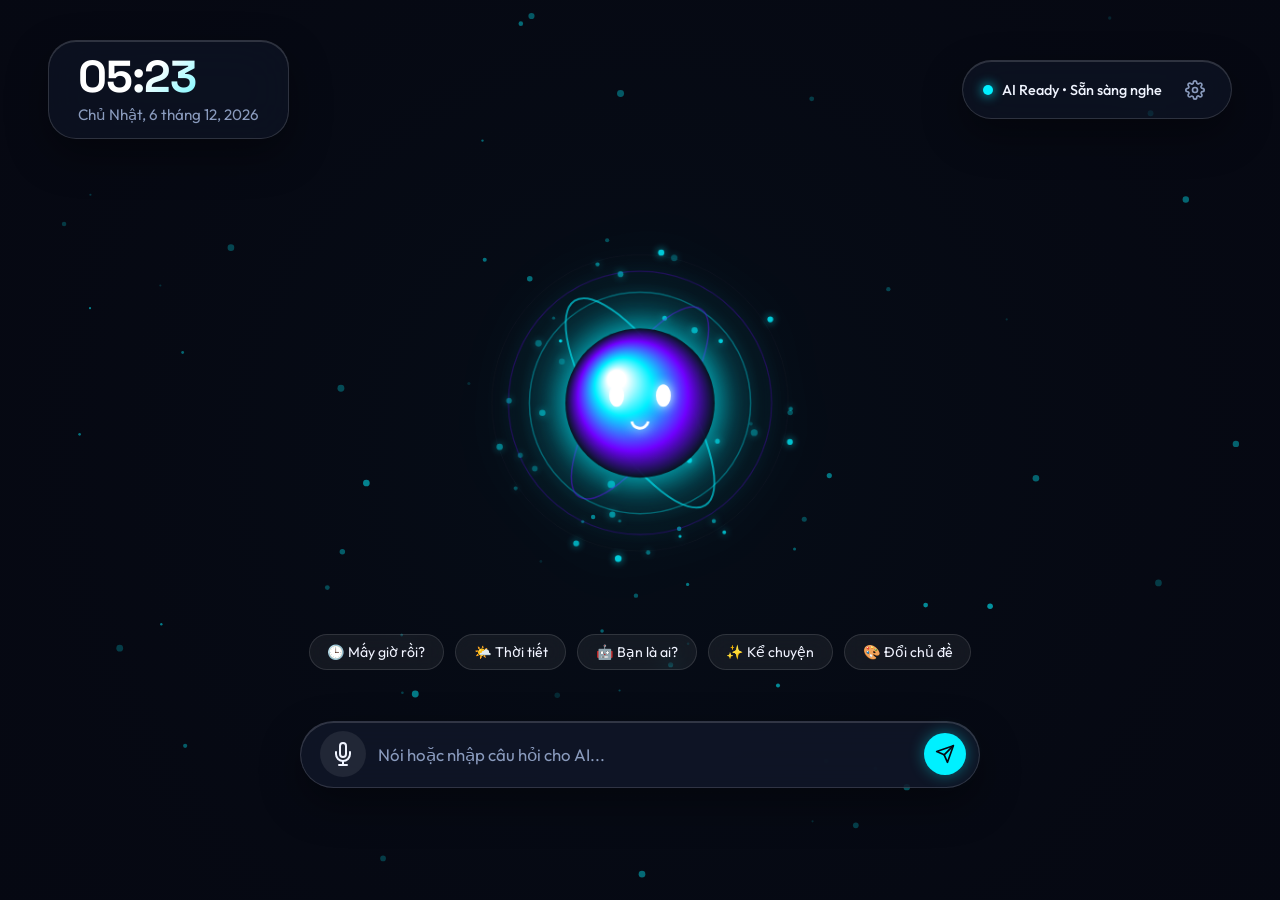
==== web/index.html @ abd6009e "ok" ====
<!DOCTYPE html>
<html lang="vi">
<head>
    <meta charset="UTF-8">
    <meta name="viewport" content="width=device-width, initial-scale=1.0">
    <title>Amazing Desktop Mac - Interactive AI Web Wallpaper</title>
    <!-- Google Fonts -->
    <link rel="preconnect" href="https://fonts.googleapis.com">
    <link rel="preconnect" href="https://fonts.gstatic.com" crossorigin>
    <link href="https://fonts.googleapis.com/css2?family=Outfit:wght@300;400;500;600;700&family=Space+Grotesk:wght@400;500;700&display=swap" rel="stylesheet">
    <link rel="stylesheet" href="css/style.css">
</head>
<body class="theme-cyan">
    <!-- Dynamic Ambient Background Canvas -->
    <canvas id="bgCanvas"></canvas>

    <!-- Main Wallpaper Container -->
    <main class="wallpaper-container">
        
        <!-- Top Status Bar & Clock Widget -->
        <header class="top-bar">
            <div class="clock-widget glass-card">
                <div class="time-display" id="timeDisplay">00:00<span class="seconds-display" id="secondsDisplay">:00</span></div>
                <div class="date-display" id="dateDisplay">Thứ Năm, 10 Tháng 9, 2026</div>
            </div>

            <div class="ai-status-widget glass-card">
                <div class="status-indicator" id="statusIndicator">
                    <span class="status-dot"></span>
                    <span class="status-text" id="statusText">AI Ready • Sẵn sàng nghe</span>
                </div>
                <button class="settings-toggle-btn" id="settingsToggleBtn" title="Cài đặt & Theme">
                    <svg width="20" height="20" viewBox="0 0 24 24" fill="none" stroke="currentColor" stroke-width="2" stroke-linecap="round" stroke-linejoin="round">
                        <circle cx="12" cy="12" r="3"></circle>
                        <path d="M19.4 15a1.65 1.65 0 0 0 .33 1.82l.06.06a2 2 0 0 1 0 2.83 2 2 0 0 1-2.83 0l-.06-.06a1.65 1.65 0 0 0-1.82-.33 1.65 1.65 0 0 0-1 1.51V21a2 2 0 0 1-2 2 2 2 0 0 1-2-2v-.09A1.65 1.65 0 0 0 9 19.4a1.65 1.65 0 0 0-1.82.33l-.06.06a2 2 0 0 1-2.83 0 2 2 0 0 1 0-2.83l.06-.06a1.65 1.65 0 0 0 .33-1.82 1.65 1.65 0 0 0-1.51-1H3a2 2 0 0 1-2-2 2 2 0 0 1 2-2h.09A1.65 1.65 0 0 0 4.6 9a1.65 1.65 0 0 0-.33-1.82l-.06-.06a2 2 0 0 1 0-2.83 2 2 0 0 1 2.83 0l.06.06a1.65 1.65 0 0 0 1.82.33H9a1.65 1.65 0 0 0 1-1.51V3a2 2 0 0 1 2-2 2 2 0 0 1 2 2v.09a1.65 1.65 0 0 0 1 1.51 1.65 1.65 0 0 0 1.82-.33l.06-.06a2 2 0 0 1 2.83 0 2 2 0 0 1 0 2.83l-.06.06a1.65 1.65 0 0 0-.33 1.82V9a1.65 1.65 0 0 0 1.51 1H21a2 2 0 0 1 2 2 2 2 0 0 1-2 2h-.09a1.65 1.65 0 0 0-1.51 1z"></path>
                    </svg>
                </button>
            </div>
        </header>

        <!-- Center AI Character Stage -->
        <section class="character-stage">
            <!-- Floating Speech Bubble Overlay -->
            <div class="speech-bubble glass-card" id="speechBubble">
                <div class="bubble-tag" id="bubbleTag">AI Companion</div>
                <div class="bubble-content" id="bubbleText">Xin chào! Tôi là AI Companion trên hình nền của bạn. Hãy nhấn nút micro hoặc nói chuyện để giao tiếp!</div>
            </div>

            <!-- Canvas AI Character & Audio Visualizer Ring -->
            <div class="avatar-canvas-wrapper" id="avatarWrapper">
                <canvas id="characterCanvas" width="450" height="450"></canvas>
            </div>

            <!-- Quick Action Chips -->
            <div class="quick-chips">
                <button class="chip-btn" data-query="Mấy giờ rồi?">🕒 Mấy giờ rồi?</button>
                <button class="chip-btn" data-query="Thời tiết hôm nay thế nào?">🌤️ Thời tiết</button>
                <button class="chip-btn" data-query="Giới thiệu bản thân đi">🤖 Bạn là ai?</button>
                <button class="chip-btn" data-query="Kể cho tôi một câu chuyện ngắn">✨ Kể chuyện</button>
                <button class="chip-btn" data-query="Đổi màu hình nền">🎨 Đổi chủ đề</button>
            </div>
        </section>

        <!-- Bottom Controls & Chat Input Bar -->
        <footer class="bottom-bar">
            <div class="chat-input-wrapper glass-card">
                <button class="mic-btn" id="micBtn" title="Bật/Tắt Micro lắng nghe">
                    <svg width="24" height="24" viewBox="0 0 24 24" fill="none" stroke="currentColor" stroke-width="2" stroke-linecap="round" stroke-linejoin="round">
                        <path d="M12 1a3 3 0 0 0-3 3v8a3 3 0 0 0 6 0V4a3 3 0 0 0-3-3z"></path>
                        <path d="M19 10v2a7 7 0 0 1-14 0v-2"></path>
                        <line x1="12" y1="19" x2="12" y2="23"></line>
                        <line x1="8" y1="23" x2="16" y2="23"></line>
                    </svg>
                </button>
                <input type="text" id="chatInput" placeholder="Nói hoặc nhập câu hỏi cho AI..." autocomplete="off">
                <button class="send-btn" id="sendBtn" title="Gửi tin nhắn">
                    <svg width="20" height="20" viewBox="0 0 24 24" fill="none" stroke="currentColor" stroke-width="2" stroke-linecap="round" stroke-linejoin="round">
                        <line x1="22" y1="2" x2="11" y2="13"></line>
                        <polygon points="22 2 15 22 11 13 2 9 22 2"></polygon>
                    </svg>
                </button>
            </div>
        </footer>

        <!-- Settings & Customization Drawer Panel -->
        <div class="settings-drawer glass-card" id="settingsDrawer">
            <div class="drawer-header">
                <h3>Cấu hình AI Wallpaper</h3>
                <button class="close-drawer-btn" id="closeDrawerBtn">&times;</button>
            </div>
            <div class="drawer-body">
                <div class="setting-group">
                    <label for="apiKeyInput">Gemini API Key (Tùy chọn)</label>
                    <input type="password" id="apiKeyInput" placeholder="AIzaSy... (Nếu không nhập sẽ dùng Offline AI)">
                    <small>Nhập API Key từ Google AI Studio để AI trả lời thông minh theo ngữ cảnh.</small>
                </div>

                <div class="setting-group">
                    <label>Chủ đề giao diện (Theme)</label>
                    <div class="theme-options">
                        <button class="theme-btn active" data-theme="theme-cyan">Cyber Cyan</button>
                        <button class="theme-btn" data-theme="theme-purple">Deep Purple</button>
                        <button class="theme-btn" data-theme="theme-emerald">Emerald Aurora</button>
                        <button class="theme-btn" data-theme="theme-sunset">Neon Sunset</button>
                    </div>
                </div>

                <div class="setting-group">
                    <label for="voiceSelect">Giọng nói AI (TTS Voice)</label>
                    <select id="voiceSelect"></select>
                </div>

                <div class="setting-group">
                    <label for="particleDensity">Mật độ hạt hiệu ứng</label>
                    <input type="range" id="particleDensity" min="20" max="120" value="60">
                </div>

                <div class="setting-group">
                    <button class="save-settings-btn" id="saveSettingsBtn">Lưu Cài Đặt</button>
                </div>
            </div>
        </div>

    </main>

    <!-- Scripts -->
    <script src="js/ai.js"></script>
    <script src="js/voice.js"></script>
    <script src="js/character.js"></script>
    <script src="js/app.js"></script>
</body>
</html>
---- web/css/style.css ----
/* ==========================================================================
   Amazing Desktop Mac - CSS Design System & Theme Styling
   ========================================================================== */

:root {
    /* Base Color Tokens */
    --font-primary: 'Outfit', sans-serif;
    --font-mono: 'Space Grotesk', monospace;
    
    --bg-dark: #070913;
    --card-bg: rgba(18, 24, 43, 0.55);
    --card-border: rgba(255, 255, 255, 0.14);
    --card-border-glow: rgba(0, 240, 255, 0.4);
    
    /* Default Theme: Cyber Cyan */
    --primary-color: #00f0ff;
    --primary-glow: rgba(0, 240, 255, 0.4);
    --secondary-color: #7000ff;
    --accent-color: #ff007b;
    --text-main: #f0f4ff;
    --text-muted: #8a9bbd;
    --glass-blur: blur(24px);

    --radius-sm: 10px;
    --radius-md: 18px;
    --radius-lg: 28px;
    --radius-full: 9999px;
}

/* Theme Options */
body.theme-purple {
    --primary-color: #a855f7;
    --primary-glow: rgba(168, 85, 247, 0.4);
    --secondary-color: #ec4899;
    --accent-color: #3b82f6;
}

body.theme-emerald {
    --primary-color: #10b981;
    --primary-glow: rgba(16, 185, 129, 0.4);
    --secondary-color: #06b6d4;
    --accent-color: #f59e0b;
}

body.theme-sunset {
    --primary-color: #ff5e62;
    --primary-glow: rgba(255, 94, 98, 0.4);
    --secondary-color: #ff9966;
    --accent-color: #8a2be2;
}

/* Reset & Global Rules */
* {
    margin: 0;
    padding: 0;
    box-sizing: border-box;
    user-select: none;
    -webkit-user-select: none;
}

input, textarea, select {
    user-select: text !important;
    -webkit-user-select: text !important;
}

html, body {
    width: 100vw;
    height: 100vh;
    overflow: hidden;
    background-color: var(--bg-dark);
    font-family: var(--font-primary);
    color: var(--text-main);
}

/* Canvas Background */
#bgCanvas {
    position: fixed;
    top: 0;
    left: 0;
    width: 100vw;
    height: 100vh;
    z-index: 0;
    pointer-events: none;
}

/* Wallpaper Main Container */
.wallpaper-container {
    position: relative;
    z-index: 1;
    width: 100vw;
    height: 100vh;
    display: flex;
    flex-direction: column;
    justify-content: space-between;
    padding: 2.5rem 3rem;
}

/* Glassmorphism Card Utility */
.glass-card {
    background: var(--card-bg);
    backdrop-filter: var(--glass-blur);
    -webkit-backdrop-filter: var(--glass-blur);
    border: 1px solid var(--card-border);
    box-shadow: 0 16px 40px rgba(0, 0, 0, 0.37),
                inset 0 1px 0 rgba(255, 255, 255, 0.15);
    border-radius: var(--radius-md);
    transition: all 0.3s cubic-bezier(0.16, 1, 0.3, 1);
}

/* Top Bar Styling */
.top-bar {
    display: flex;
    justify-content: space-between;
    align-items: center;
    width: 100%;
}

.clock-widget {
    padding: 0.9rem 1.8rem;
    border-radius: var(--radius-lg);
}

.time-display {
    font-family: var(--font-mono);
    font-size: 2.8rem;
    font-weight: 700;
    line-height: 1;
    letter-spacing: -1px;
    background: linear-gradient(135deg, #ffffff 40%, var(--primary-color) 100%);
    -webkit-background-clip: text;
    -webkit-text-fill-color: transparent;
}

.seconds-display {
    font-size: 1.5rem;
    opacity: 0.8;
}

.date-display {
    font-size: 0.95rem;
    color: var(--text-muted);
    margin-top: 0.3rem;
    font-weight: 400;
}

/* AI Status Widget */
.ai-status-widget {
    display: flex;
    align-items: center;
    gap: 1rem;
    padding: 0.75rem 1.25rem;
    border-radius: var(--radius-full);
}

.status-indicator {
    display: flex;
    align-items: center;
    gap: 0.6rem;
}

.status-dot {
    width: 10px;
    height: 10px;
    border-radius: 50%;
    background-color: var(--primary-color);
    box-shadow: 0 0 12px var(--primary-color);
    animation: statusPulse 2s infinite ease-in-out;
}

@keyframes statusPulse {
    0%, 100% { transform: scale(1); opacity: 1; }
    50% { transform: scale(1.3); opacity: 0.6; }
}

.status-text {
    font-size: 0.9rem;
    font-weight: 500;
    color: var(--text-main);
}

.settings-toggle-btn {
    background: transparent;
    border: none;
    color: var(--text-muted);
    cursor: pointer;
    display: flex;
    align-items: center;
    justify-content: center;
    padding: 0.4rem;
    border-radius: 50%;
    transition: all 0.2s ease;
}

.settings-toggle-btn:hover {
    color: var(--primary-color);
    background: rgba(255, 255, 255, 0.08);
    transform: rotate(45deg);
}

/* Center Character Stage */
.character-stage {
    display: flex;
    flex-direction: column;
    align-items: center;
    justify-content: center;
    position: relative;
    margin: auto 0;
}

/* Speech Bubble */
.speech-bubble {
    position: absolute;
    top: -100px;
    max-width: 480px;
    padding: 1rem 1.5rem;
    border-radius: var(--radius-md);
    text-align: center;
    opacity: 0;
    transform: translateY(15px) scale(0.95);
    transition: all 0.4s cubic-bezier(0.34, 1.56, 0.64, 1);
    pointer-events: none;
    z-index: 10;
}

.speech-bubble.active {
    opacity: 1;
    transform: translateY(0) scale(1);
    pointer-events: auto;
}

.bubble-tag {
    font-size: 0.75rem;
    text-transform: uppercase;
    letter-spacing: 1px;
    color: var(--primary-color);
    margin-bottom: 0.3rem;
    font-weight: 600;
}

.bubble-content {
    font-size: 1.05rem;
    line-height: 1.45;
    color: var(--text-main);
}

/* Avatar Canvas Wrapper */
.avatar-canvas-wrapper {
    position: relative;
    width: 420px;
    height: 420px;
    display: flex;
    align-items: center;
    justify-content: center;
}

#characterCanvas {
    width: 100%;
    height: 100%;
    cursor: pointer;
    filter: drop-shadow(0 0 35px var(--primary-glow));
    transition: transform 0.3s ease;
}

#characterCanvas:hover {
    transform: scale(1.03);
}

/* Quick Chips */
.quick-chips {
    display: flex;
    flex-wrap: wrap;
    justify-content: center;
    gap: 0.7rem;
    margin-top: 1.5rem;
}

.chip-btn {
    background: rgba(255, 255, 255, 0.06);
    border: 1px solid rgba(255, 255, 255, 0.12);
    color: var(--text-main);
    padding: 0.5rem 1.1rem;
    border-radius: var(--radius-full);
    font-size: 0.88rem;
    font-family: var(--font-primary);
    cursor: pointer;
    backdrop-filter: blur(10px);
    transition: all 0.25s ease;
}

.chip-btn:hover {
    background: rgba(255, 255, 255, 0.15);
    border-color: var(--primary-color);
    box-shadow: 0 0 16px var(--primary-glow);
    transform: translateY(-2px);
}

/* Bottom Bar Chat Input */
.bottom-bar {
    width: 100%;
    display: flex;
    justify-content: center;
    margin-bottom: 4.5rem; /* Elevates chat bar safely above macOS Dock */
    position: relative;
    z-index: 20;
}

.chat-input-wrapper {
    width: 100%;
    max-width: 680px;
    display: flex;
    align-items: center;
    padding: 0.6rem 0.8rem 0.6rem 1.2rem;
    border-radius: var(--radius-full);
    gap: 0.75rem;
    background: rgba(18, 24, 43, 0.75);
    border: 1px solid var(--card-border);
    transition: all 0.3s ease;
}

.chat-input-wrapper:focus-within {
    border-color: var(--primary-color);
    box-shadow: 0 0 25px var(--primary-glow);
    background: rgba(18, 24, 43, 0.9);
}

.mic-btn {
    width: 46px;
    height: 46px;
    border-radius: 50%;
    border: none;
    background: rgba(255, 255, 255, 0.08);
    color: var(--text-main);
    display: flex;
    align-items: center;
    justify-content: center;
    cursor: pointer;
    transition: all 0.3s ease;
    flex-shrink: 0;
}

.mic-btn:hover {
    background: rgba(255, 255, 255, 0.18);
    color: var(--primary-color);
}

.mic-btn.listening {
    background: #ff0055;
    color: #ffffff;
    box-shadow: 0 0 25px #ff0055;
    animation: micPulse 1.2s infinite ease-in-out;
}

@keyframes micPulse {
    0%, 100% { transform: scale(1); }
    50% { transform: scale(1.1); }
}

.chat-input-wrapper input {
    flex: 1;
    background: transparent;
    border: none;
    outline: none;
    color: var(--text-main);
    font-size: 1.05rem;
    font-family: var(--font-primary);
    padding: 0.3rem 0;
    cursor: text;
}

.chat-input-wrapper input::placeholder {
    color: var(--text-muted);
}

.send-btn {
    width: 42px;
    height: 42px;
    border-radius: 50%;
    border: none;
    background: var(--primary-color);
    color: #070913;
    display: flex;
    align-items: center;
    justify-content: center;
    cursor: pointer;
    transition: all 0.25s ease;
    box-shadow: 0 0 15px var(--primary-glow);
    flex-shrink: 0;
}

.send-btn:hover {
    transform: scale(1.08);
    box-shadow: 0 0 25px var(--primary-color);
}

/* Settings Drawer Panel */
.settings-drawer {
    position: fixed;
    top: 50%;
    left: 50%;
    transform: translate(-50%, -50%) scale(0.9);
    width: 90%;
    max-width: 480px;
    z-index: 100;
    opacity: 0;
    pointer-events: none;
    transition: all 0.35s cubic-bezier(0.16, 1, 0.3, 1);
    padding: 1.8rem;
    border-radius: var(--radius-lg);
}

.settings-drawer.open {
    opacity: 1;
    pointer-events: auto;
    transform: translate(-50%, -50%) scale(1);
}

.drawer-header {
    display: flex;
    justify-content: space-between;
    align-items: center;
    margin-bottom: 1.5rem;
    border-bottom: 1px solid rgba(255, 255, 255, 0.1);
    padding-bottom: 0.8rem;
}

.drawer-header h3 {
    font-size: 1.25rem;
    font-weight: 600;
    color: var(--primary-color);
}

.close-drawer-btn {
    background: transparent;
    border: none;
    color: var(--text-muted);
    font-size: 1.8rem;
    cursor: pointer;
    line-height: 1;
}

.setting-group {
    margin-bottom: 1.4rem;
    display: flex;
    flex-direction: column;
    gap: 0.5rem;
}

.setting-group label {
    font-size: 0.9rem;
    font-weight: 500;
    color: var(--text-main);
}

.setting-group input[type="text"],
.setting-group input[type="password"],
.setting-group select {
    width: 100%;
    padding: 0.75rem 1rem;
    background: rgba(0, 0, 0, 0.4);
    border: 1px solid rgba(255, 255, 255, 0.15);
    border-radius: var(--radius-sm);
    color: var(--text-main);
    font-family: var(--font-primary);
    font-size: 0.92rem;
    outline: none;
}

.setting-group input:focus,
.setting-group select:focus {
    border-color: var(--primary-color);
    box-shadow: 0 0 12px var(--primary-glow);
}

.setting-group small {
    font-size: 0.78rem;
    color: var(--text-muted);
}

.theme-options {
    display: grid;
    grid-template-columns: repeat(2, 1fr);
    gap: 0.6rem;
}

.theme-btn {
    padding: 0.6rem;
    background: rgba(255, 255, 255, 0.05);
    border: 1px solid rgba(255, 255, 255, 0.12);
    border-radius: var(--radius-sm);
    color: var(--text-main);
    cursor: pointer;
    font-family: var(--font-primary);
    font-size: 0.85rem;
    transition: all 0.2s ease;
}

.theme-btn.active, .theme-btn:hover {
    border-color: var(--primary-color);
    background: rgba(255, 255, 255, 0.15);
    color: var(--primary-color);
}

.save-settings-btn {
    width: 100%;
    padding: 0.85rem;
    background: var(--primary-color);
    color: #070913;
    border: none;
    border-radius: var(--radius-sm);
    font-weight: 600;
    font-size: 0.95rem;
    cursor: pointer;
    transition: all 0.2s ease;
    box-shadow: 0 0 20px var(--primary-glow);
}

.save-settings-btn:hover {
    transform: translateY(-2px);
    box-shadow: 0 0 30px var(--primary-color);
}
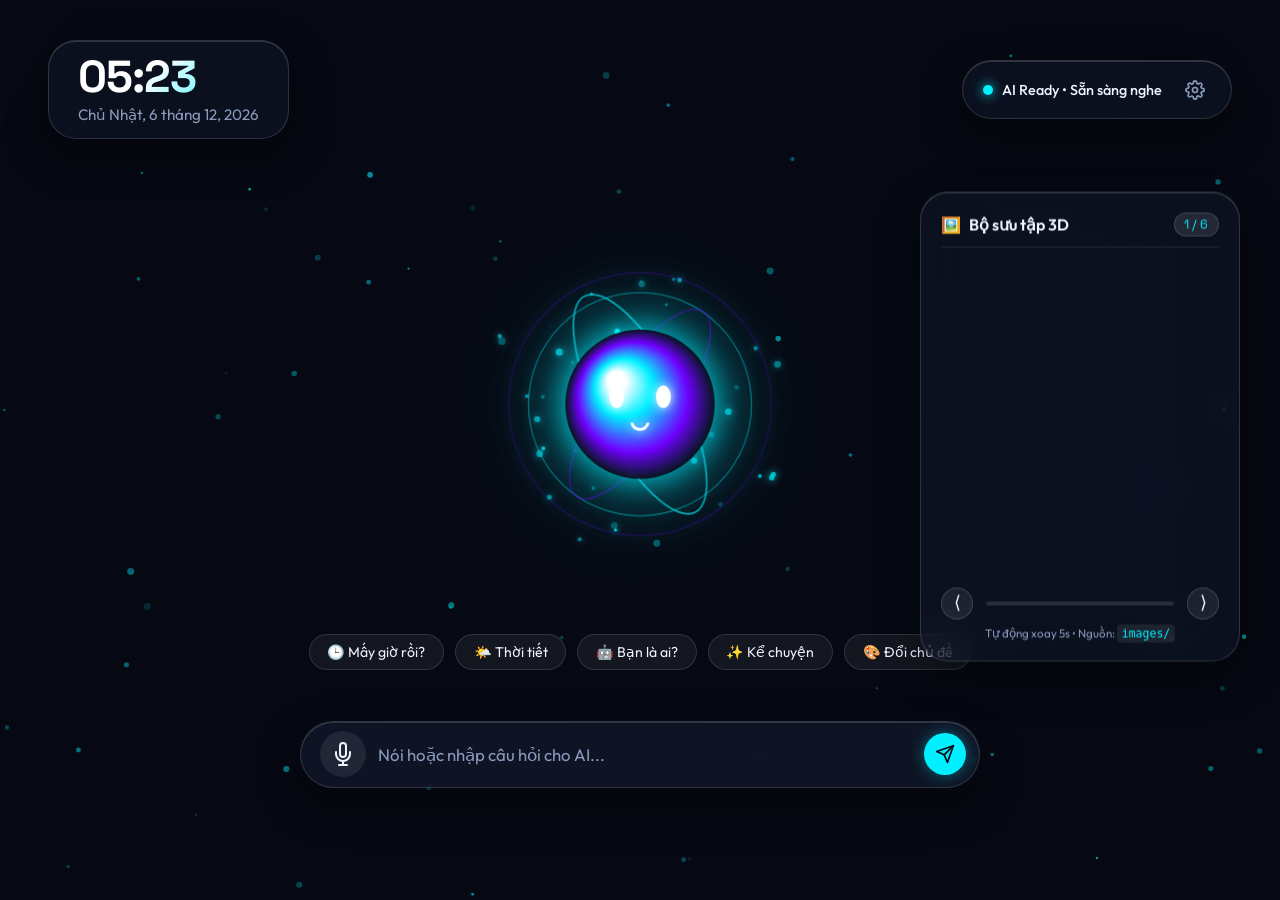
==== commit 8b25854e: "ok" ====
--- a/web/index.html
+++ b/web/index.html
@@ -60,6 +60,34 @@
                 <button class="chip-btn" data-query="Đổi màu hình nền">🎨 Đổi chủ đề</button>
             </div>
         </section>
+
+        <!-- Right Side 3D Spatial Gallery Slider Widget -->
+        <aside class="spatial-slider-widget glass-card">
+            <div class="slider-widget-header">
+                <div class="slider-header-title">
+                    <span class="slider-icon">🖼️</span>
+                    <h3>Bộ sưu tập 3D</h3>
+                </div>
+                <span class="active-slide-badge" id="slideBadge">1 / 6</span>
+            </div>
+            
+            <div class="slider-3d-stage" id="slider3DStage">
+                <div class="slider-3d-carousel" id="slider3DCarousel">
+                    <!-- 3D Cards rendered dynamically by js/slider.js -->
+                </div>
+            </div>
+
+            <div class="slider-widget-footer">
+                <div class="slider-controls">
+                    <button class="slider-nav-btn" id="prevSlideBtn" title="Hình trước">&lang;</button>
+                    <div class="slider-progress-track">
+                        <div class="slider-progress-bar" id="sliderProgress"></div>
+                    </div>
+                    <button class="slider-nav-btn" id="nextSlideBtn" title="Hình sau">&rang;</button>
+                </div>
+                <small class="slider-hint">Tự động xoay 5s • Nguồn: <code>images/</code></small>
+            </div>
+        </aside>
 
         <!-- Bottom Controls & Chat Input Bar -->
         <footer class="bottom-bar">
@@ -127,6 +155,7 @@
     <script src="js/ai.js"></script>
     <script src="js/voice.js"></script>
     <script src="js/character.js"></script>
+    <script src="js/slider.js"></script>
     <script src="js/app.js"></script>
 </body>
 </html>
--- a/web/css/style.css
+++ b/web/css/style.css
@@ -438,11 +438,197 @@
     line-height: 1;
 }
 
-.setting-group {
-    margin-bottom: 1.4rem;
+/* ==========================================================================
+   Right-Side 3D Spatial Gallery Widget
+   ========================================================================== */
+
+.spatial-slider-widget {
+    position: fixed;
+    right: 2.5rem;
+    top: 50%;
+    transform: translateY(-55%);
+    width: 320px;
+    height: 470px;
+    padding: 1.25rem;
     display: flex;
     flex-direction: column;
+    justify-content: space-between;
+    z-index: 15;
+    border-radius: var(--radius-lg);
+}
+
+.slider-widget-header {
+    display: flex;
+    justify-content: space-between;
+    align-items: center;
+    border-bottom: 1px solid rgba(255, 255, 255, 0.1);
+    padding-bottom: 0.6rem;
+}
+
+.slider-header-title {
+    display: flex;
+    align-items: center;
     gap: 0.5rem;
+}
+
+.slider-header-title h3 {
+    font-size: 1rem;
+    font-weight: 600;
+    color: var(--text-main);
+}
+
+.active-slide-badge {
+    font-family: var(--font-mono);
+    font-size: 0.78rem;
+    padding: 0.2rem 0.6rem;
+    border-radius: var(--radius-full);
+    background: rgba(255, 255, 255, 0.1);
+    color: var(--primary-color);
+    border: 1px solid var(--card-border);
+}
+
+/* 3D Perspective Stage */
+.slider-3d-stage {
+    width: 100%;
+    height: 310px;
+    perspective: 800px;
+    position: relative;
+    display: flex;
+    align-items: center;
+    justify-content: center;
+}
+
+.slider-3d-carousel {
+    width: 100%;
+    height: 100%;
+    position: absolute;
+    transform-style: preserve-3d;
+    transition: transform 0.8s cubic-bezier(0.25, 1, 0.5, 1);
+}
+
+.slider-card {
+    position: absolute;
+    width: 190px;
+    height: 260px;
+    left: 50%;
+    top: 50%;
+    margin-left: -95px;
+    margin-top: -130px;
+    border-radius: var(--radius-md);
+    overflow: hidden;
+    border: 1px solid var(--card-border);
+    box-shadow: 0 15px 35px rgba(0, 0, 0, 0.65);
+    transition: all 0.8s cubic-bezier(0.25, 1, 0.5, 1);
+    cursor: pointer;
+    background: #0d1127;
+}
+
+.slider-card img {
+    width: 100%;
+    height: 100%;
+    object-fit: cover;
+    display: block;
+    transition: transform 0.5s ease;
+}
+
+.slider-card.active {
+    border-color: var(--primary-color);
+    box-shadow: 0 0 25px var(--primary-glow), 0 20px 45px rgba(0, 0, 0, 0.8);
+}
+
+.slider-card.active img {
+    transform: scale(1.04);
+}
+
+.card-overlay {
+    position: absolute;
+    bottom: 0;
+    left: 0;
+    width: 100%;
+    padding: 0.8rem;
+    background: linear-gradient(0deg, rgba(7, 9, 19, 0.95) 0%, rgba(7, 9, 19, 0) 100%);
+    display: flex;
+    flex-direction: column;
+    gap: 0.2rem;
+}
+
+.card-index-tag {
+    font-family: var(--font-mono);
+    font-size: 0.7rem;
+    color: var(--primary-color);
+    font-weight: 600;
+}
+
+.card-title {
+    font-size: 0.85rem;
+    font-weight: 600;
+    color: var(--text-main);
+    white-space: nowrap;
+    overflow: hidden;
+    text-overflow: ellipsis;
+}
+
+/* Slider Controls & 5-Second Progress Track */
+.slider-widget-footer {
+    display: flex;
+    flex-direction: column;
+    gap: 0.4rem;
+    align-items: center;
+}
+
+.slider-controls {
+    display: flex;
+    align-items: center;
+    width: 100%;
+    gap: 0.8rem;
+}
+
+.slider-nav-btn {
+    background: rgba(255, 255, 255, 0.08);
+    border: 1px solid rgba(255, 255, 255, 0.15);
+    color: var(--text-main);
+    width: 32px;
+    height: 32px;
+    border-radius: 50%;
+    display: flex;
+    align-items: center;
+    justify-content: center;
+    cursor: pointer;
+    font-size: 1.1rem;
+    transition: all 0.2s ease;
+}
+
+.slider-nav-btn:hover {
+    background: var(--primary-color);
+    color: #070913;
+    box-shadow: 0 0 12px var(--primary-glow);
+}
+
+.slider-progress-track {
+    flex: 1;
+    height: 4px;
+    background: rgba(255, 255, 255, 0.12);
+    border-radius: var(--radius-full);
+    overflow: hidden;
+}
+
+.slider-progress-bar {
+    width: 0%;
+    height: 100%;
+    background: var(--primary-color);
+    box-shadow: 0 0 10px var(--primary-color);
+}
+
+.slider-hint {
+    font-size: 0.72rem;
+    color: var(--text-muted);
+}
+
+.slider-hint code {
+    color: var(--primary-color);
+    background: rgba(255, 255, 255, 0.08);
+    padding: 0.1rem 0.3rem;
+    border-radius: 4px;
 }
 
 .setting-group label {
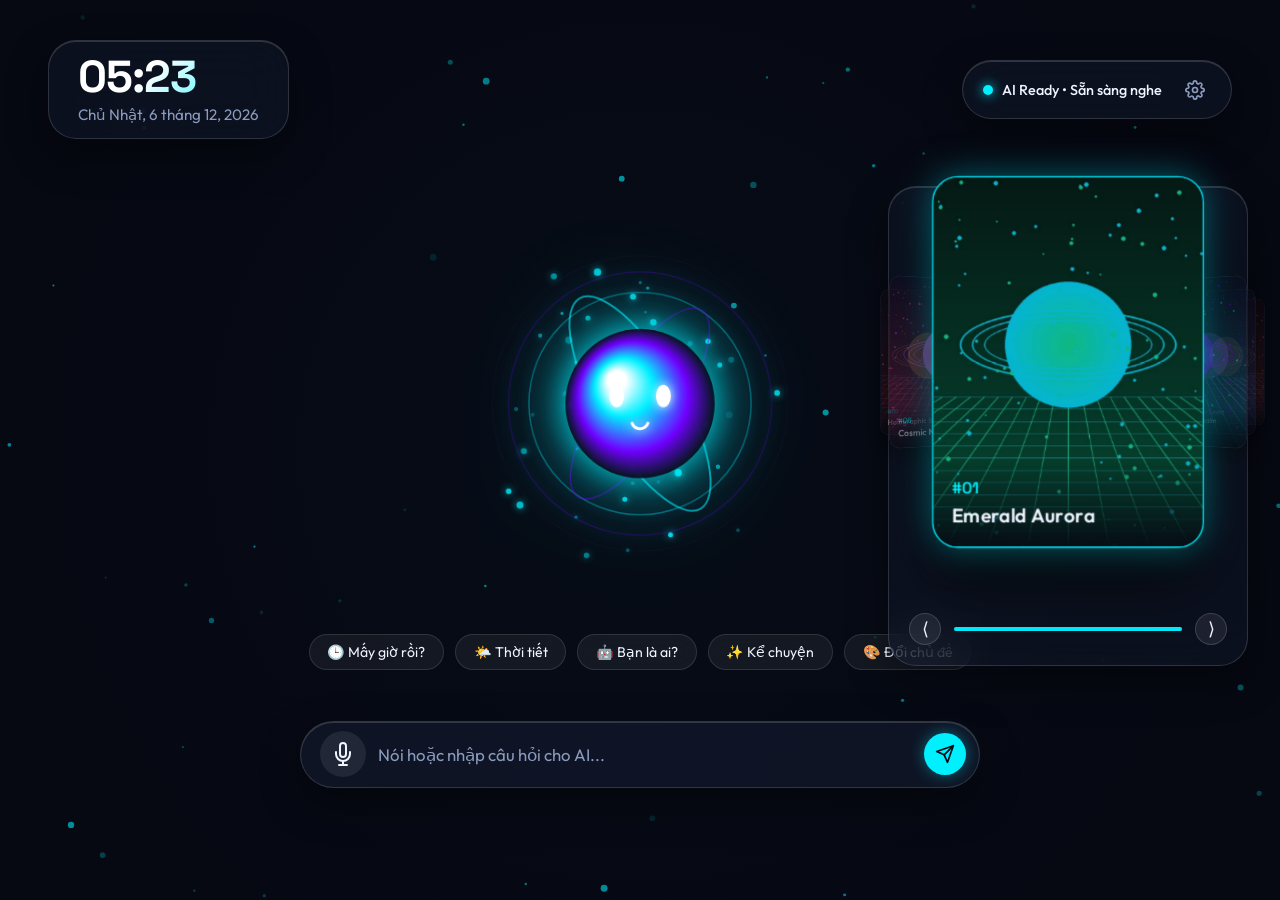
==== commit b42bf3c8: "ok" ====
--- a/web/index.html
+++ b/web/index.html
@@ -1,5 +1,6 @@
 <!DOCTYPE html>
 <html lang="vi">
+
 <head>
     <meta charset="UTF-8">
     <meta name="viewport" content="width=device-width, initial-scale=1.0">
@@ -7,20 +8,24 @@
     <!-- Google Fonts -->
     <link rel="preconnect" href="https://fonts.googleapis.com">
     <link rel="preconnect" href="https://fonts.gstatic.com" crossorigin>
-    <link href="https://fonts.googleapis.com/css2?family=Outfit:wght@300;400;500;600;700&family=Space+Grotesk:wght@400;500;700&display=swap" rel="stylesheet">
+    <link
+        href="https://fonts.googleapis.com/css2?family=Outfit:wght@300;400;500;600;700&family=Space+Grotesk:wght@400;500;700&display=swap"
+        rel="stylesheet">
     <link rel="stylesheet" href="css/style.css">
 </head>
+
 <body class="theme-cyan">
     <!-- Dynamic Ambient Background Canvas -->
     <canvas id="bgCanvas"></canvas>
 
     <!-- Main Wallpaper Container -->
     <main class="wallpaper-container">
-        
+
         <!-- Top Status Bar & Clock Widget -->
         <header class="top-bar">
             <div class="clock-widget glass-card">
-                <div class="time-display" id="timeDisplay">00:00<span class="seconds-display" id="secondsDisplay">:00</span></div>
+                <div class="time-display" id="timeDisplay">00:00<span class="seconds-display"
+                        id="secondsDisplay">:00</span></div>
                 <div class="date-display" id="dateDisplay">Thứ Năm, 10 Tháng 9, 2026</div>
             </div>
 
@@ -30,9 +35,12 @@
                     <span class="status-text" id="statusText">AI Ready • Sẵn sàng nghe</span>
                 </div>
                 <button class="settings-toggle-btn" id="settingsToggleBtn" title="Cài đặt & Theme">
-                    <svg width="20" height="20" viewBox="0 0 24 24" fill="none" stroke="currentColor" stroke-width="2" stroke-linecap="round" stroke-linejoin="round">
+                    <svg width="20" height="20" viewBox="0 0 24 24" fill="none" stroke="currentColor" stroke-width="2"
+                        stroke-linecap="round" stroke-linejoin="round">
                         <circle cx="12" cy="12" r="3"></circle>
-                        <path d="M19.4 15a1.65 1.65 0 0 0 .33 1.82l.06.06a2 2 0 0 1 0 2.83 2 2 0 0 1-2.83 0l-.06-.06a1.65 1.65 0 0 0-1.82-.33 1.65 1.65 0 0 0-1 1.51V21a2 2 0 0 1-2 2 2 2 0 0 1-2-2v-.09A1.65 1.65 0 0 0 9 19.4a1.65 1.65 0 0 0-1.82.33l-.06.06a2 2 0 0 1-2.83 0 2 2 0 0 1 0-2.83l.06-.06a1.65 1.65 0 0 0 .33-1.82 1.65 1.65 0 0 0-1.51-1H3a2 2 0 0 1-2-2 2 2 0 0 1 2-2h.09A1.65 1.65 0 0 0 4.6 9a1.65 1.65 0 0 0-.33-1.82l-.06-.06a2 2 0 0 1 0-2.83 2 2 0 0 1 2.83 0l.06.06a1.65 1.65 0 0 0 1.82.33H9a1.65 1.65 0 0 0 1-1.51V3a2 2 0 0 1 2-2 2 2 0 0 1 2 2v.09a1.65 1.65 0 0 0 1 1.51 1.65 1.65 0 0 0 1.82-.33l.06-.06a2 2 0 0 1 2.83 0 2 2 0 0 1 0 2.83l-.06.06a1.65 1.65 0 0 0-.33 1.82V9a1.65 1.65 0 0 0 1.51 1H21a2 2 0 0 1 2 2 2 2 0 0 1-2 2h-.09a1.65 1.65 0 0 0-1.51 1z"></path>
+                        <path
+                            d="M19.4 15a1.65 1.65 0 0 0 .33 1.82l.06.06a2 2 0 0 1 0 2.83 2 2 0 0 1-2.83 0l-.06-.06a1.65 1.65 0 0 0-1.82-.33 1.65 1.65 0 0 0-1 1.51V21a2 2 0 0 1-2 2 2 2 0 0 1-2-2v-.09A1.65 1.65 0 0 0 9 19.4a1.65 1.65 0 0 0-1.82.33l-.06.06a2 2 0 0 1-2.83 0 2 2 0 0 1 0-2.83l.06-.06a1.65 1.65 0 0 0 .33-1.82 1.65 1.65 0 0 0-1.51-1H3a2 2 0 0 1-2-2 2 2 0 0 1 2-2h.09A1.65 1.65 0 0 0 4.6 9a1.65 1.65 0 0 0-.33-1.82l-.06-.06a2 2 0 0 1 0-2.83 2 2 0 0 1 2.83 0l.06.06a1.65 1.65 0 0 0 1.82.33H9a1.65 1.65 0 0 0 1-1.51V3a2 2 0 0 1 2-2 2 2 0 0 1 2 2v.09a1.65 1.65 0 0 0 1 1.51 1.65 1.65 0 0 0 1.82-.33l.06-.06a2 2 0 0 1 2.83 0 2 2 0 0 1 0 2.83l-.06.06a1.65 1.65 0 0 0-.33 1.82V9a1.65 1.65 0 0 0 1.51 1H21a2 2 0 0 1 2 2 2 2 0 0 1-2 2h-.09a1.65 1.65 0 0 0-1.51 1z">
+                        </path>
                     </svg>
                 </button>
             </div>
@@ -43,7 +51,8 @@
             <!-- Floating Speech Bubble Overlay -->
             <div class="speech-bubble glass-card" id="speechBubble">
                 <div class="bubble-tag" id="bubbleTag">AI Companion</div>
-                <div class="bubble-content" id="bubbleText">Xin chào! Tôi là AI Companion trên hình nền của bạn. Hãy nhấn nút micro hoặc nói chuyện để giao tiếp!</div>
+                <div class="bubble-content" id="bubbleText">Xin chào! Tôi là AI Companion trên hình nền của bạn. Hãy
+                    nhấn nút micro hoặc nói chuyện để giao tiếp!</div>
             </div>
 
             <!-- Canvas AI Character & Audio Visualizer Ring -->
@@ -63,14 +72,14 @@
 
         <!-- Right Side 3D Spatial Gallery Slider Widget -->
         <aside class="spatial-slider-widget glass-card">
-            <div class="slider-widget-header">
+            <!-- <div class="slider-widget-header">
                 <div class="slider-header-title">
                     <span class="slider-icon">🖼️</span>
                     <h3>Bộ sưu tập 3D</h3>
                 </div>
                 <span class="active-slide-badge" id="slideBadge">1 / 6</span>
-            </div>
-            
+            </div> -->
+
             <div class="slider-3d-stage" id="slider3DStage">
                 <div class="slider-3d-carousel" id="slider3DCarousel">
                     <!-- 3D Cards rendered dynamically by js/slider.js -->
@@ -85,7 +94,7 @@
                     </div>
                     <button class="slider-nav-btn" id="nextSlideBtn" title="Hình sau">&rang;</button>
                 </div>
-                <small class="slider-hint">Tự động xoay 5s • Nguồn: <code>images/</code></small>
+                <!-- <small class="slider-hint">Tự động xoay 5s • Nguồn: <code>images/</code></small> -->
             </div>
         </aside>
 
@@ -93,7 +102,8 @@
         <footer class="bottom-bar">
             <div class="chat-input-wrapper glass-card">
                 <button class="mic-btn" id="micBtn" title="Bật/Tắt Micro lắng nghe">
-                    <svg width="24" height="24" viewBox="0 0 24 24" fill="none" stroke="currentColor" stroke-width="2" stroke-linecap="round" stroke-linejoin="round">
+                    <svg width="24" height="24" viewBox="0 0 24 24" fill="none" stroke="currentColor" stroke-width="2"
+                        stroke-linecap="round" stroke-linejoin="round">
                         <path d="M12 1a3 3 0 0 0-3 3v8a3 3 0 0 0 6 0V4a3 3 0 0 0-3-3z"></path>
                         <path d="M19 10v2a7 7 0 0 1-14 0v-2"></path>
                         <line x1="12" y1="19" x2="12" y2="23"></line>
@@ -102,7 +112,8 @@
                 </button>
                 <input type="text" id="chatInput" placeholder="Nói hoặc nhập câu hỏi cho AI..." autocomplete="off">
                 <button class="send-btn" id="sendBtn" title="Gửi tin nhắn">
-                    <svg width="20" height="20" viewBox="0 0 24 24" fill="none" stroke="currentColor" stroke-width="2" stroke-linecap="round" stroke-linejoin="round">
+                    <svg width="20" height="20" viewBox="0 0 24 24" fill="none" stroke="currentColor" stroke-width="2"
+                        stroke-linecap="round" stroke-linejoin="round">
                         <line x1="22" y1="2" x2="11" y2="13"></line>
                         <polygon points="22 2 15 22 11 13 2 9 22 2"></polygon>
                     </svg>
@@ -158,4 +169,5 @@
     <script src="js/slider.js"></script>
     <script src="js/app.js"></script>
 </body>
-</html>
+
+</html>
--- a/web/css/style.css
+++ b/web/css/style.css
@@ -444,11 +444,11 @@
 
 .spatial-slider-widget {
     position: fixed;
-    right: 2.5rem;
+    right: 2rem;
     top: 50%;
     transform: translateY(-55%);
-    width: 320px;
-    height: 470px;
+    width: 360px;
+    height: 480px;
     padding: 1.25rem;
     display: flex;
     flex-direction: column;
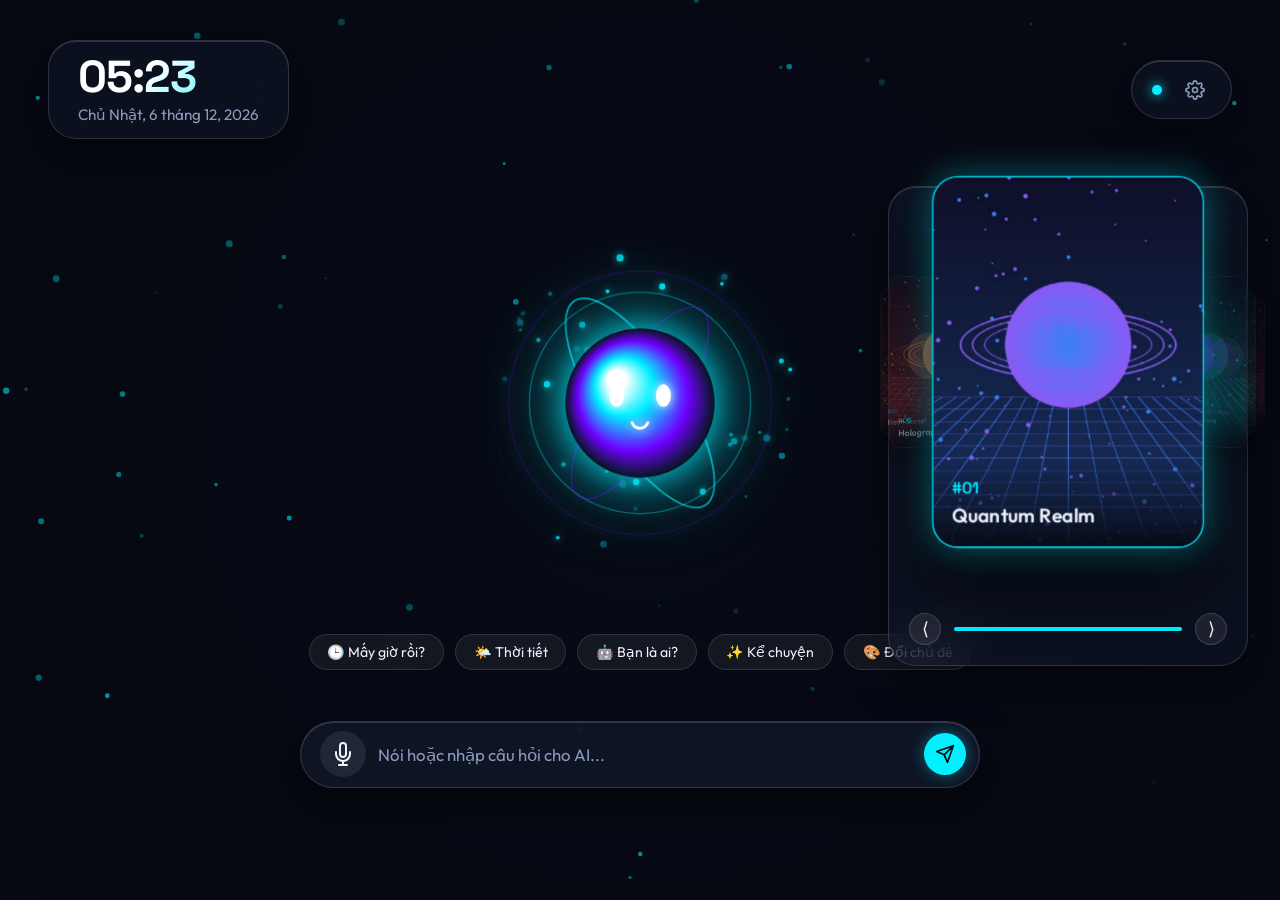
==== commit e2789336: "ok" ====
--- a/web/index.html
+++ b/web/index.html
@@ -32,7 +32,7 @@
             <div class="ai-status-widget glass-card">
                 <div class="status-indicator" id="statusIndicator">
                     <span class="status-dot"></span>
-                    <span class="status-text" id="statusText">AI Ready • Sẵn sàng nghe</span>
+                    <!-- <span class="status-text" id="statusText">AI Ready • Sẵn sàng nghe</span> -->
                 </div>
                 <button class="settings-toggle-btn" id="settingsToggleBtn" title="Cài đặt & Theme">
                     <svg width="20" height="20" viewBox="0 0 24 24" fill="none" stroke="currentColor" stroke-width="2"
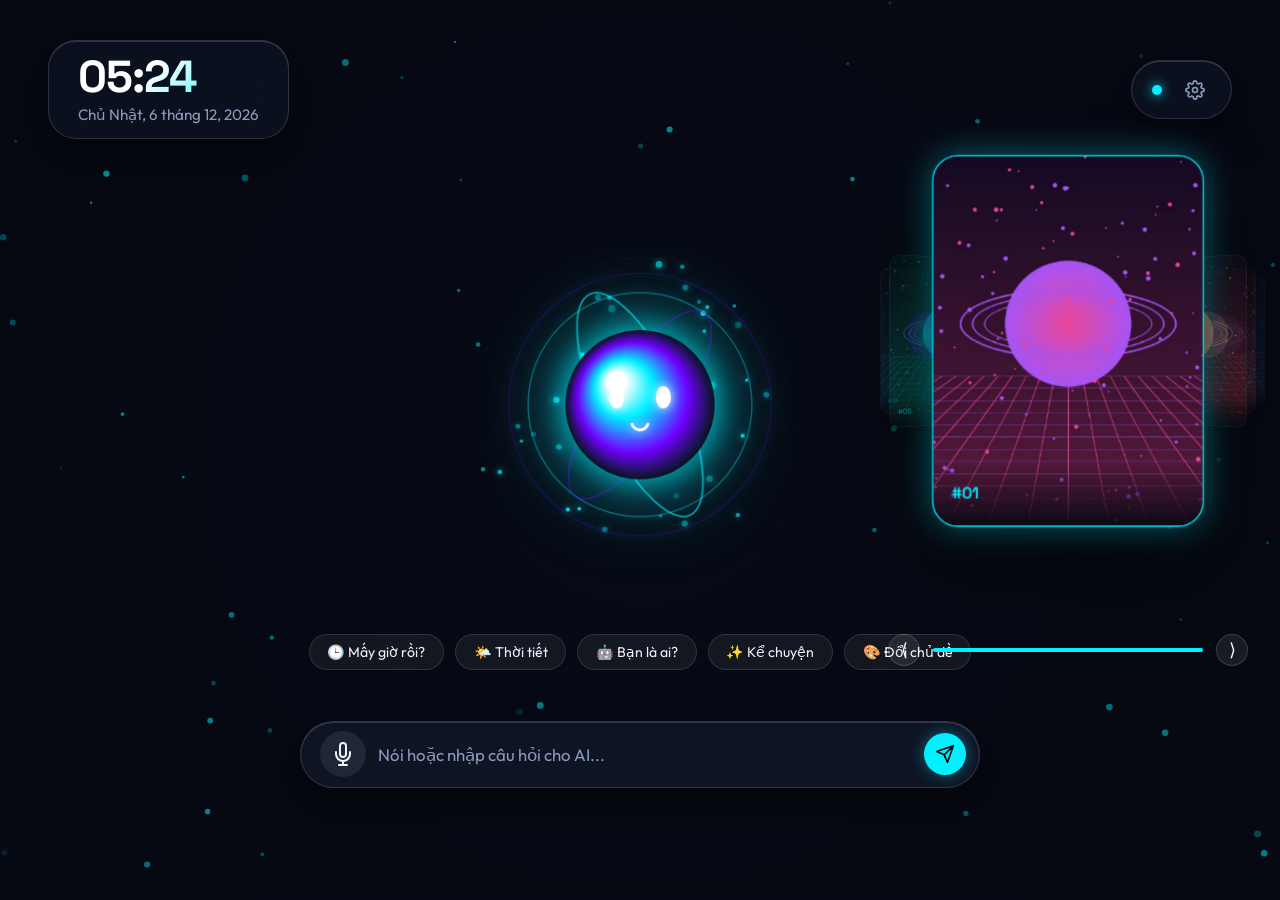
==== commit 9b88631e: "ok" ====
--- a/web/index.html
+++ b/web/index.html
@@ -71,7 +71,7 @@
         </section>
 
         <!-- Right Side 3D Spatial Gallery Slider Widget -->
-        <aside class="spatial-slider-widget glass-card">
+        <aside class="spatial-slider-widget">
             <!-- <div class="slider-widget-header">
                 <div class="slider-header-title">
                     <span class="slider-icon">🖼️</span>
--- a/web/css/style.css
+++ b/web/css/style.css
@@ -449,12 +449,16 @@
     transform: translateY(-55%);
     width: 360px;
     height: 480px;
-    padding: 1.25rem;
+    padding: 0;
     display: flex;
     flex-direction: column;
     justify-content: space-between;
     z-index: 15;
-    border-radius: var(--radius-lg);
+    background: transparent;
+    border: none;
+    box-shadow: none;
+    backdrop-filter: none;
+    -webkit-backdrop-filter: none;
 }
 
 .slider-widget-header {
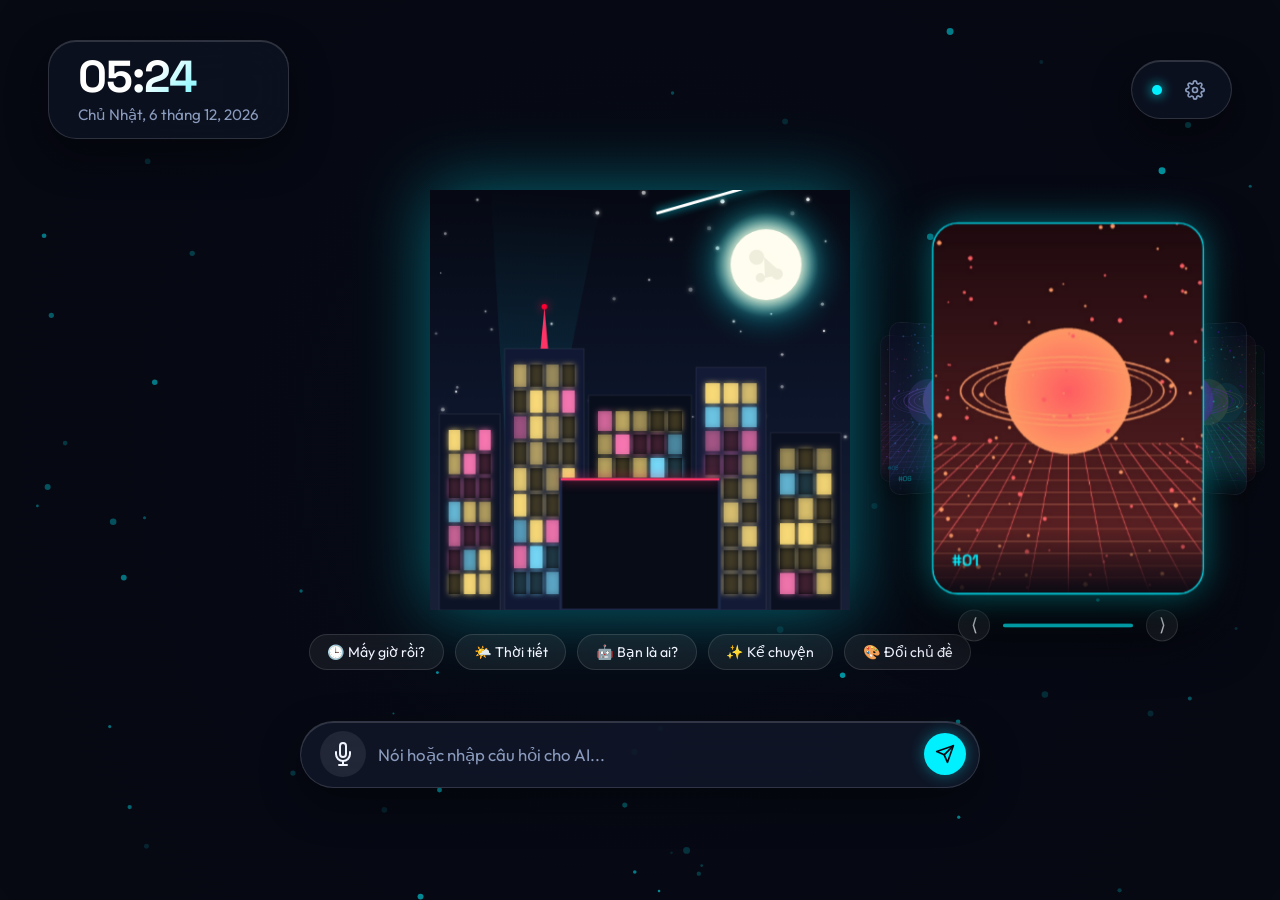
==== commit 5632e4d2: "ok" ====
--- a/web/index.html
+++ b/web/index.html
@@ -150,6 +150,15 @@
                 </div>
 
                 <div class="setting-group">
+                    <label>Nhân vật AI (Companion Character)</label>
+                    <div class="character-options">
+                        <button class="character-btn active" data-character="spiderman">Người Nhện (Spider-Man) 🕷️</button>
+                        <button class="character-btn" data-character="hologram">Hologram Orb 🔮</button>
+                        <button class="character-btn" data-character="minion">Minion Moon 🍌</button>
+                    </div>
+                </div>
+
+                <div class="setting-group">
                     <label for="particleDensity">Mật độ hạt hiệu ứng</label>
                     <input type="range" id="particleDensity" min="20" max="120" value="60">
                 </div>
@@ -166,6 +175,8 @@
     <script src="js/ai.js"></script>
     <script src="js/voice.js"></script>
     <script src="js/character.js"></script>
+    <script src="js/minion_old.js"></script>
+    <script src="js/spiderman.js"></script>
     <script src="js/slider.js"></script>
     <script src="js/app.js"></script>
 </body>
--- a/web/css/style.css
+++ b/web/css/style.css
@@ -446,13 +446,14 @@
     position: fixed;
     right: 2rem;
     top: 50%;
-    transform: translateY(-55%);
+    transform: translateY(-50%);
     width: 360px;
-    height: 480px;
+    height: auto;
     padding: 0;
     display: flex;
     flex-direction: column;
-    justify-content: space-between;
+    align-items: center;
+    gap: 0.8rem;
     z-index: 15;
     background: transparent;
     border: none;
@@ -494,7 +495,7 @@
 /* 3D Perspective Stage */
 .slider-3d-stage {
     width: 100%;
-    height: 310px;
+    height: 300px;
     perspective: 800px;
     position: relative;
     display: flex;
@@ -572,12 +573,14 @@
     text-overflow: ellipsis;
 }
 
-/* Slider Controls & 5-Second Progress Track */
+/* Slider Controls & Progress Track */
 .slider-widget-footer {
+    width: 220px;
     display: flex;
     flex-direction: column;
-    gap: 0.4rem;
-    align-items: center;
+    gap: 0.5rem;
+    align-items: center;
+    margin-top: 2.4rem; /* Safely clears the bottom edge of the scaled 3D card */
 }
 
 .slider-controls {
@@ -666,13 +669,13 @@
     color: var(--text-muted);
 }
 
-.theme-options {
+.theme-options, .character-options {
     display: grid;
     grid-template-columns: repeat(2, 1fr);
     gap: 0.6rem;
 }
 
-.theme-btn {
+.theme-btn, .character-btn {
     padding: 0.6rem;
     background: rgba(255, 255, 255, 0.05);
     border: 1px solid rgba(255, 255, 255, 0.12);
@@ -684,7 +687,8 @@
     transition: all 0.2s ease;
 }
 
-.theme-btn.active, .theme-btn:hover {
+.theme-btn.active, .theme-btn:hover,
+.character-btn.active, .character-btn:hover {
     border-color: var(--primary-color);
     background: rgba(255, 255, 255, 0.15);
     color: var(--primary-color);
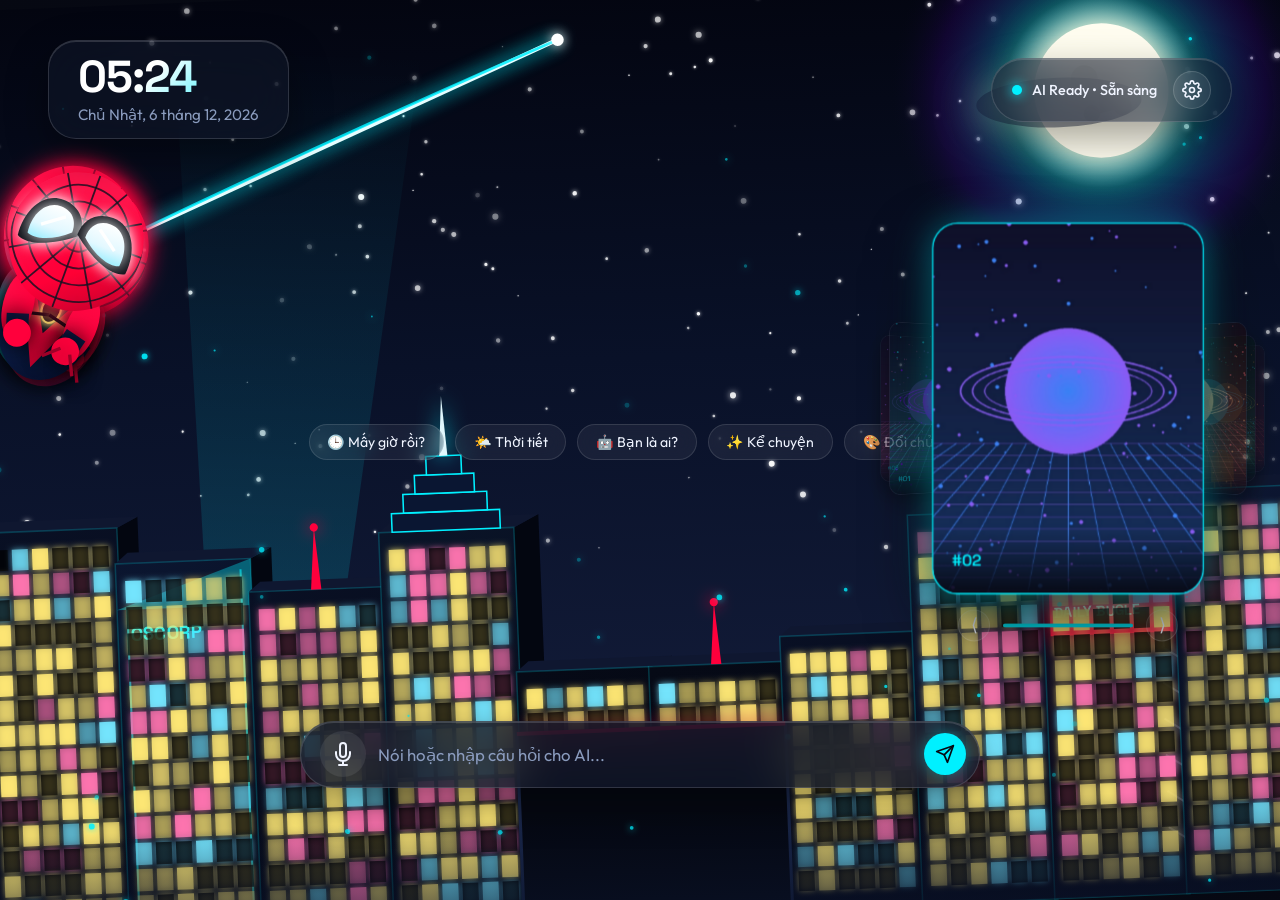
==== commit ade86b0b: "Fix Hologram character visibility in native app bundle & sync resources" ====
--- a/web/index.html
+++ b/web/index.html
@@ -32,7 +32,7 @@
             <div class="ai-status-widget glass-card">
                 <div class="status-indicator" id="statusIndicator">
                     <span class="status-dot"></span>
-                    <!-- <span class="status-text" id="statusText">AI Ready • Sẵn sàng nghe</span> -->
+                    <span class="status-text" id="statusText">AI Ready • Sẵn sàng</span>
                 </div>
                 <button class="settings-toggle-btn" id="settingsToggleBtn" title="Cài đặt & Theme">
                     <svg width="20" height="20" viewBox="0 0 24 24" fill="none" stroke="currentColor" stroke-width="2"
--- a/web/css/style.css
+++ b/web/css/style.css
@@ -113,11 +113,15 @@
     justify-content: space-between;
     align-items: center;
     width: 100%;
+    position: relative;
+    z-index: 9999;
+    pointer-events: auto;
 }
 
 .clock-widget {
     padding: 0.9rem 1.8rem;
     border-radius: var(--radius-lg);
+    pointer-events: auto;
 }
 
 .time-display {
@@ -150,6 +154,9 @@
     gap: 1rem;
     padding: 0.75rem 1.25rem;
     border-radius: var(--radius-full);
+    position: relative;
+    z-index: 9999;
+    pointer-events: auto;
 }
 
 .status-indicator {
@@ -179,22 +186,27 @@
 }
 
 .settings-toggle-btn {
-    background: transparent;
-    border: none;
-    color: var(--text-muted);
-    cursor: pointer;
-    display: flex;
-    align-items: center;
-    justify-content: center;
-    padding: 0.4rem;
+    background: rgba(255, 255, 255, 0.08);
+    border: 1px solid rgba(255, 255, 255, 0.15);
+    color: var(--text-main);
+    cursor: pointer;
+    display: flex;
+    align-items: center;
+    justify-content: center;
+    padding: 0.5rem;
     border-radius: 50%;
     transition: all 0.2s ease;
+    position: relative;
+    z-index: 10000;
+    pointer-events: auto;
 }
 
 .settings-toggle-btn:hover {
     color: var(--primary-color);
-    background: rgba(255, 255, 255, 0.08);
+    border-color: var(--primary-color);
+    background: rgba(255, 255, 255, 0.2);
     transform: rotate(45deg);
+    box-shadow: 0 0 15px var(--primary-glow);
 }
 
 /* Center Character Stage */
@@ -251,6 +263,24 @@
     display: flex;
     align-items: center;
     justify-content: center;
+    transition: all 0.4s ease;
+}
+
+.avatar-canvas-wrapper.fullscreen-mode {
+    position: fixed;
+    top: 0;
+    left: 0;
+    width: 100vw;
+    height: 100vh;
+    z-index: 0;
+    pointer-events: none;
+}
+
+.avatar-canvas-wrapper.fullscreen-mode #characterCanvas {
+    width: 100vw;
+    height: 100vh;
+    filter: none;
+    pointer-events: auto;
 }
 
 #characterCanvas {
@@ -400,7 +430,7 @@
     transform: translate(-50%, -50%) scale(0.9);
     width: 90%;
     max-width: 480px;
-    z-index: 100;
+    z-index: 20000;
     opacity: 0;
     pointer-events: none;
     transition: all 0.35s cubic-bezier(0.16, 1, 0.3, 1);
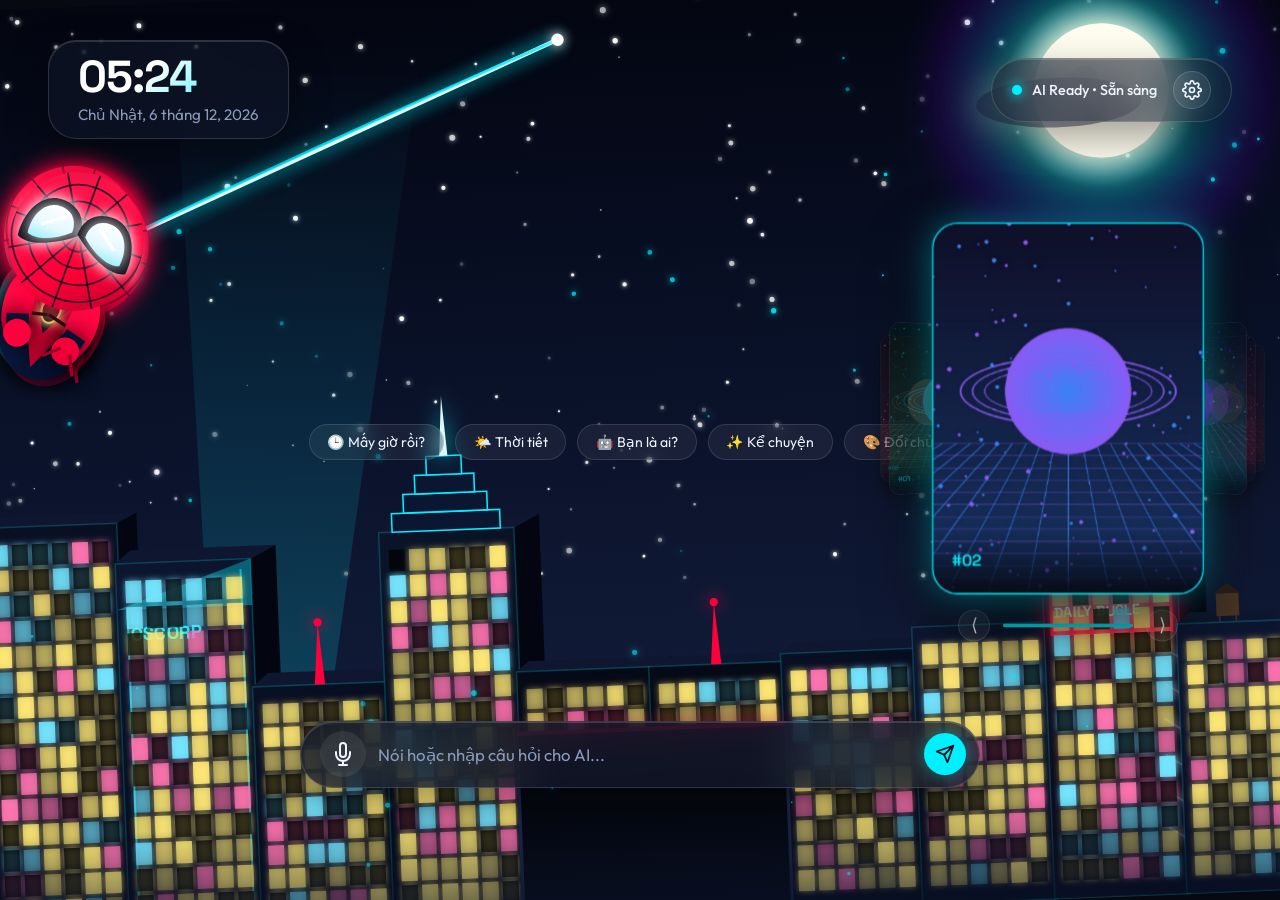
==== commit 5f4192be: "ok" ====
--- a/web/index.html
+++ b/web/index.html
@@ -153,6 +153,7 @@
                     <label>Nhân vật AI (Companion Character)</label>
                     <div class="character-options">
                         <button class="character-btn active" data-character="spiderman">Người Nhện (Spider-Man) 🕷️</button>
+                        <button class="character-btn" data-character="chase">Spider-Man vs Venom (Rượt Bắt) 🕷️⚡</button>
                         <button class="character-btn" data-character="hologram">Hologram Orb 🔮</button>
                         <button class="character-btn" data-character="minion">Minion Moon 🍌</button>
                     </div>
@@ -177,6 +178,7 @@
     <script src="js/character.js"></script>
     <script src="js/minion_old.js"></script>
     <script src="js/spiderman.js"></script>
+    <script src="js/spider_chase.js"></script>
     <script src="js/slider.js"></script>
     <script src="js/app.js"></script>
 </body>
